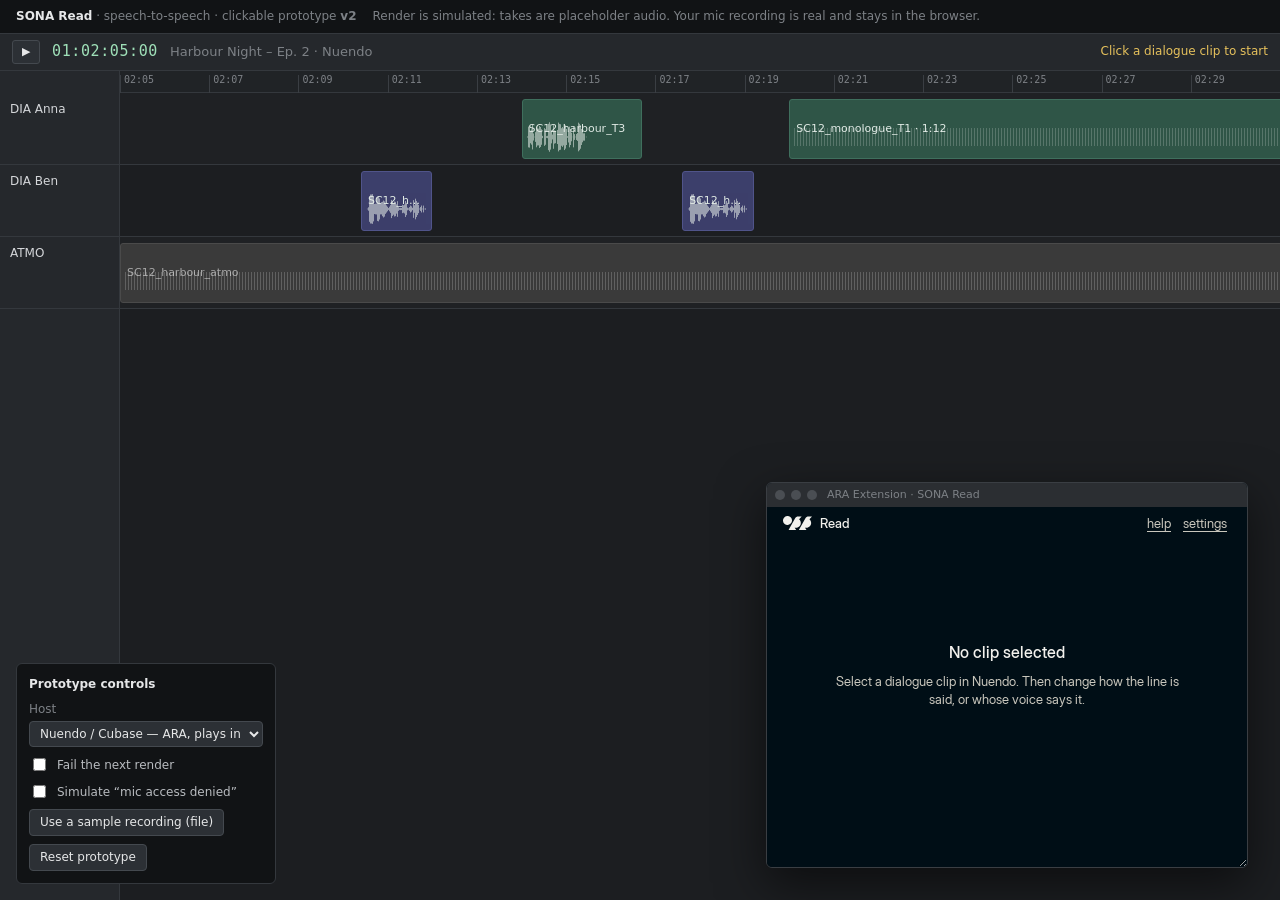
==== prototype/flow-1-read-v2/index.html @ 170cb5c2 "Add SONA Read prototype v2 Second version of the speech-to-speech prototype after the UX review: - d" ====
<!doctype html>
<html lang="en">
<head>
  <meta charset="utf-8">
  <meta name="viewport" content="width=device-width, initial-scale=1">
  <title>SONA Read — prototype v2</title>
  <link rel="stylesheet" href="styles.css">
</head>
<body>

  <!-- Prototype bar (not part of the product) -->
  <header class="proto-bar">
    <div class="proto-bar__title">
      <strong>SONA Read</strong> · speech-to-speech · clickable prototype <b>v2</b>
    </div>
    <div class="proto-bar__note">Render is simulated: takes are placeholder audio. Your mic recording is real and stays in the browser.</div>
  </header>

  <!-- Fake host (DAW) -->
  <main class="host" id="host">
    <div class="host__transport">
      <button class="host-btn" id="hostPlay" title="Play the selected clip from the timeline (Space when the host has focus)">▶</button>
      <span class="host__tc num" id="hostTc">01:02:05:00</span>
      <span class="host__project" id="hostProject">Harbour Night – Ep. 2 · Nuendo</span>
      <span class="host__hint" id="hostHint">Click a dialogue clip to start</span>
    </div>

    <div class="host__arrange">
      <div class="host__tracks" id="trackHeads"></div>
      <div class="host__timeline" id="timeline">
        <div class="ruler" id="ruler"></div>
        <div class="lanes" id="lanes"></div>
        <div class="drop-new" id="dropNew">Drop here to create a new track</div>
        <div class="host__playhead" id="hostPlayhead" hidden></div>
      </div>
    </div>

    <!-- Plugin window, as the host shows it -->
    <section class="plug-window" id="plugWindow" aria-label="SONA Read plugin window">
      <div class="plug-window__chrome" id="plugChrome">
        <span class="chrome-dots" aria-hidden="true"><i></i><i></i><i></i></span>
        <span class="chrome-title" id="chromeTitle">ARA Extension · SONA Read</span>
      </div>

      <!-- ===== SONA plugin UI ===== -->
      <div class="sona" id="sona" data-state="noclip">
        <header class="s-header">
          <div class="s-brand">
            <img src="assets/logo/SONA_Bildmarke_Light.svg" alt="SONA" class="s-brand__mark">
            <span class="s-brand__name">Read</span>
          </div>
          <nav class="s-header__links">
            <button class="link" type="button" title="How SONA Read works" id="helpBtn">help</button>
            <button class="link" type="button" title="Settings (prototype: not built)">settings</button>
          </nav>
        </header>

        <!-- The line being fixed: its own full-width section (never an input slot) -->
        <section class="s-line" id="clip" hidden>
          <div class="s-line__meta">
            <span class="s-line__lock" title="The original clip. SONA never overwrites it."><svg viewBox="0 0 16 16" aria-hidden="true"><rect x="3.5" y="7" width="9" height="6.5" rx="1"/><path d="M5.5 7V5a2.5 2.5 0 0 1 5 0v2"/></svg></span>
            <b id="clipWho">ANNA</b><span id="clipMeta">· 2.7 s · SC12_harbour_T3</span>
          </div>
          <div class="s-line__text" id="clipText" data-fill>We have to leave before the storm reaches the coast.</div>
          <button class="pbtn" id="playOriginal" type="button" aria-label="Play the original" title="Play the original">
            <svg class="pbtn__ring" viewBox="0 0 34 34" aria-hidden="true"><circle cx="17" cy="17" r="16"/></svg>
            <svg class="pbtn__play" viewBox="0 0 16 16" aria-hidden="true"><path d="M5 3.5v9l7-4.5z"/></svg>
            <canvas class="pbtn__wave" aria-hidden="true"></canvas>
          </button>
          <div class="s-line__full" id="clipFull"><span data-fill></span></div>
        </section>

        <!-- Direction: what to change, described by the result. Chosen up front, one reference per direction -->
        <div class="s-dir" id="dirRow" role="radiogroup" aria-label="What to change" hidden></div>

        <!-- The result: take cells + the player (or the record / voice start) as one block, centred in the free space -->
        <div class="s-result" id="result">
          <div class="s-takes" id="takesRow" hidden>
            <span class="s-takes__label">Take</span>
            <div class="s-takes__chips" id="takeChips"></div>
          </div>
          <div class="s-work" id="work"></div>
        </div>

        <!-- Status line: only when there is something to say or do -->
        <p class="s-status" id="status" aria-live="polite"></p>
        <p class="s-substatus" id="substatus" hidden></p>

        <!-- Bottom row: the AI notice (required on every SONA render) on the left, actions on the right -->
        <div class="s-actions">
          <p class="s-foot" title="Results are AI generated. Please ensure human review prior to external use. Every take carries a SONA Verify watermark.">AI-generated · SONA Verify</p>
          <div class="s-actions__right">
            <div class="s-actions__left" id="actionsLeft"></div>
            <div class="split" id="primaryGroup">
              <button class="btn btn--primary" id="primary" type="button" disabled>Render take</button>
              <button class="btn btn--primary split__next" id="primaryNext" type="button" hidden aria-label="Apply and go to the next line">&amp; next<svg viewBox="0 0 12 12" aria-hidden="true"><path d="M4.5 3 7.5 6l-3 3"/></svg></button>
            </div>
          </div>
        </div>

        <input type="file" id="fileInput" accept="audio/*,.wav,.aif,.aiff,.mp3,.m4a" hidden>
        <div class="s-dropover" aria-hidden="true" id="dropText">Drop a recording to use its intonation</div>
      </div>
    </section>
  </main>

  <!-- Prototype controls (not part of the product) -->
  <aside class="proto-panel" id="protoPanel">
    <div class="proto-panel__title">Prototype controls</div>
    <label class="proto-field">Host
      <select id="optHost">
        <option value="nuendo">Nuendo / Cubase — ARA, plays in place</option>
        <option value="reaper">REAPER — ARA + item takes</option>
        <option value="protools">Pro Tools — AudioSuite render</option>
        <option value="premiere">Premiere Pro — panel, new track</option>
      </select>
    </label>
    <label class="proto-check"><input type="checkbox" id="optFailNext"> Fail the next render</label>
    <label class="proto-check"><input type="checkbox" id="optDenyMic"> Simulate “mic access denied”</label>
    <button class="proto-btn" id="optSample" type="button">Use a sample recording (file)</button>
    <button class="proto-btn" id="optReset" type="button">Reset prototype</button>
  </aside>

  <script src="app.js"></script>
</body>
</html>
---- prototype/flow-1-read-v2/styles.css ----
/* =========================================================
   SONA brand — Inter Display (from Brand Kit)
   ========================================================= */
@font-face { font-family: "Inter Display"; src: url("assets/fonts/InterDisplay-Regular.ttf") format("truetype"); font-weight: 400; font-display: swap; }
@font-face { font-family: "Inter Display"; src: url("assets/fonts/InterDisplay-Medium.ttf") format("truetype"); font-weight: 500; font-display: swap; }
@font-face { font-family: "Inter Display"; src: url("assets/fonts/InterDisplay-SemiBold.ttf") format("truetype"); font-weight: 600; font-display: swap; }
@font-face { font-family: "Inter Display"; src: url("assets/fonts/InterDisplay-Bold.ttf") format("truetype"); font-weight: 700; font-display: swap; }

/* =========================================================
   SONA UI tokens (draft v0.1, from research doc 08 §10,
   colour roles from doc 10 §2.1)
   Sky  = the actor's voice (clip chip, every rendered take)
   Neutral + mic icon = your read
   Burn = actions and live states only (record lamp, primary, selected take, errors)
   ========================================================= */
:root {
  --sona-blue-moon: #000e16;
  --sona-diaslide: #c9c7bd;
  --sona-offwhite: #f2f1ed;
  --sona-burn: #ff4519;
  --sona-sky: #99abff;

  --bg: var(--sona-blue-moon);
  --surface-1: #0b1820;
  --surface-2: #15232c;
  --border-subtle: #2a3740;
  --border-strong: #66737b;
  --text-primary: var(--sona-offwhite);
  --text-secondary: var(--sona-diaslide);
  --text-muted: #8e9192;
  --text-disabled: #5c6569;
  --accent: var(--sona-burn);
  --accent-hover: #ff6a45;
  --accent-pressed: #e03a12;
  --on-accent: var(--sona-blue-moon);
  --actor: var(--sona-sky);
  --you: #8e9192;            /* your read: neutral grey dots + mic icon (never ships) */
  --warning: #ffc14d;
  --error-surface: #2a1410;
  --focus-ring: var(--sona-offwhite);

  --font: "Inter Display", "Inter", system-ui, sans-serif;
  --fs-caption: 11px; --lh-caption: 14px;
  --fs-meta: 12px; --lh-meta: 16px;
  --fs-ui: 13px; --lh-ui: 18px;
  --fs-body: 14px; --lh-body: 20px;
  --fs-line: 16px; --lh-line: 24px;

  --space-1: 2px; --space-2: 4px; --space-3: 8px; --space-4: 12px; --space-5: 16px; --space-6: 24px;
  --radius-box: 2px;
  --control-h: 28px;

  --dur-1: 80ms; --dur-2: 120ms; --dur-3: 200ms;
  --ease: cubic-bezier(0.2, 0, 0, 1);

  /* Host (DAW) — deliberately neutral, not SONA brand */
  --host-bg: #1c1e21;
  --host-panel: #25282c;
  --host-border: #34383d;
  --host-text: #b9bcc0;
  --host-text-dim: #7d8186;
}

* { box-sizing: border-box; }
html, body { margin: 0; height: 100%; }
body {
  background: var(--host-bg);
  color: var(--host-text);
  font: 13px/1.4 system-ui, -apple-system, "Segoe UI", sans-serif;
  overflow: hidden;
}
.num { font-variant-numeric: tabular-nums; }
:focus-visible { outline: 2px solid var(--focus-ring); outline-offset: 2px; }
[hidden] { display: none !important; }

/* =========================================================
   Prototype bar & panel (outside the product)
   ========================================================= */
.proto-bar {
  display: flex; gap: 16px; align-items: baseline; flex-wrap: wrap;
  padding: 8px 16px; background: #111315; border-bottom: 1px solid var(--host-border);
  font-size: 12px; color: var(--host-text-dim);
}
.proto-bar__title strong { color: #e6e7e8; }
.proto-panel {
  position: fixed; left: 16px; bottom: 16px; width: 260px; z-index: 20;
  background: #111315; border: 1px solid var(--host-border); border-radius: 6px;
  padding: 12px; font-size: 12px; color: var(--host-text);
  display: flex; flex-direction: column; gap: 8px;
}
.proto-panel__title { font-weight: 600; color: #e6e7e8; }
.proto-check { display: flex; gap: 8px; align-items: center; cursor: pointer; }
.proto-btn {
  align-self: flex-start; background: #2c3035; color: #e6e7e8; border: 1px solid #44494f;
  border-radius: 4px; padding: 4px 10px; font: inherit; cursor: pointer;
}
.proto-btn:hover { background: #353a40; }
.proto-panel__keys { margin: 0; color: var(--host-text-dim); line-height: 1.5; }
.proto-field { display: flex; flex-direction: column; gap: 4px; color: var(--host-text-dim); }
.proto-field select {
  font: inherit; color: #e6e7e8; background: #2c3035; border: 1px solid #44494f; border-radius: 4px; padding: 4px 6px;
}
.proto-panel__keys b { color: var(--host-text); font-weight: 600; }

/* =========================================================
   Host (fake DAW)
   ========================================================= */
.host { position: relative; height: calc(100% - 34px); display: flex; flex-direction: column; }
.host__transport {
  display: flex; align-items: center; gap: 12px; padding: 6px 12px;
  background: var(--host-panel); border-bottom: 1px solid var(--host-border);
}
.host-btn {
  width: 28px; height: 24px; border-radius: 3px; border: 1px solid #44494f;
  background: #2c3035; color: #e6e7e8; cursor: pointer; font-size: 11px;
}
.host-btn[aria-pressed="true"] { background: #3d7a5a; border-color: #4f9a72; }
.host__tc { font: 15px/1 ui-monospace, "SF Mono", Menlo, monospace; color: #9fe0b8; letter-spacing: 0.04em; }
.host__project { color: var(--host-text-dim); }
.host__hint { margin-left: auto; color: #e6c15c; font-size: 12px; }

.host__arrange { flex: 1; display: flex; min-height: 0; }
.host__tracks { width: 120px; flex: none; background: var(--host-panel); border-right: 1px solid var(--host-border); padding-top: 22px; }
.track-head { height: 72px; padding: 8px 10px; border-bottom: 1px solid var(--host-border); font-size: 12px; color: #d4d6d9; }
.host__timeline { position: relative; flex: 1; overflow: hidden; }
.ruler { height: 22px; border-bottom: 1px solid var(--host-border); position: relative; background: #202326; }
.ruler span { position: absolute; top: 4px; font: 10px/1 ui-monospace, Menlo, monospace; color: var(--host-text-dim); padding-left: 3px; border-left: 1px solid #3a3e43; height: 18px; }
.lane { position: relative; height: 72px; border-bottom: 1px solid var(--host-border); }
.lane:nth-child(odd) { background: #1f2124; }

.clip {
  position: absolute; top: 6px; height: 60px; border-radius: 3px; overflow: hidden;
  background: #2f5547; border: 1px solid #3f6f5d; color: #dfe9e4; cursor: pointer;
  font-size: 11px; padding: 3px 6px; text-align: left; font-family: inherit;
}
.clip[data-track="1"] { background: #3c3f6b; border-color: #50548a; }
.clip[data-track="2"] { background: #3a3a3a; border-color: #4a4a4a; cursor: default; color: #a8a8a8; }
.clip:hover:not([data-track="2"]) { filter: brightness(1.12); }
.clip[aria-selected="true"] { outline: 2px solid #f0f0f0; outline-offset: -1px; filter: brightness(1.15); }
.clip__name { white-space: nowrap; overflow: hidden; text-overflow: ellipsis; display: block; }
.clip__wave { position: absolute; left: 4px; right: 4px; bottom: 6px; height: 30px; opacity: .55; }
.clip__tag {
  position: absolute; right: 4px; top: 3px; font-size: 10px; padding: 0 4px; border-radius: 2px;
  background: var(--sona-sky); color: var(--sona-blue-moon); font-weight: 600;
}
/* plays in place (ARA, not printed) vs written into the timeline */
.clip__tag--virtual { background: transparent; color: var(--sona-sky); border: 1px dashed var(--sona-sky); }
.clip__take {
  position: absolute; left: 4px; bottom: 2px; font-size: 10px; color: #fff; background: rgba(0,0,0,.45);
  padding: 0 4px; border-radius: 2px;
}
.clip--sona { background: #2c355e; border-color: var(--sona-sky); cursor: default; }
.lane.is-drop, .drop-new.is-drop { background: rgba(153,171,255,.12); }
.drop-new {
  height: 40px; margin: 6px 8px; border: 1px dashed #3a3e43; border-radius: 3px; display: none;
  align-items: center; justify-content: center; color: var(--host-text-dim); font-size: 11px;
}
body.is-dragging .drop-new { display: flex; }
.host__playhead { position: absolute; top: 0; bottom: 0; width: 1px; background: #f0f0f0; pointer-events: none; }

/* Plugin window as hosted */
.plug-window {
  position: absolute; right: 32px; bottom: 32px; z-index: 10;
  border-radius: 6px; overflow: hidden; box-shadow: 0 16px 48px rgba(0,0,0,.55);
  border: 1px solid #3a3e43; background: var(--bg);
}
.plug-window__chrome {
  height: 24px; display: flex; align-items: center; gap: 10px; padding: 0 8px;
  background: #2b2e32; color: var(--host-text-dim); font-size: 11px; cursor: move; user-select: none;
}
.chrome-dots { display: inline-flex; gap: 6px; }
.chrome-dots i { width: 10px; height: 10px; border-radius: 50%; background: #4a4e53; display: block; }

/* =========================================================
   SONA plugin UI
   ========================================================= */
.sona {
  width: 480px; height: 360px; min-width: 420px; min-height: 330px; max-width: 900px; max-height: 640px;
  resize: both; overflow: hidden;
  display: flex; flex-direction: column;
  padding: 0 var(--space-4) var(--space-2);
  background: var(--bg); color: var(--text-primary);
  font-family: var(--font); font-size: var(--fs-ui); line-height: var(--lh-ui);
  -webkit-font-smoothing: antialiased;
}
.sona button { font-family: var(--font); }

/* Header */
.s-header { height: 32px; flex: none; display: flex; align-items: center; justify-content: space-between; }
.s-brand { display: flex; align-items: center; gap: var(--space-3); }
.s-brand__mark { height: 14px; width: auto; display: block; }
.s-brand__name { font-size: var(--fs-ui); font-weight: 500; color: var(--text-primary); letter-spacing: .01em; }
.s-header__links { display: flex; gap: var(--space-2); }

/* Tertiary link (brand: underlined text link) */
.link {
  background: none; border: 0; color: var(--text-secondary); cursor: pointer;
  font: 400 var(--fs-meta)/var(--lh-meta) var(--font);
  text-decoration: underline; text-underline-offset: 3px; text-decoration-thickness: 1px;
  padding: 4px 4px; min-height: 24px;
}
.link:hover { color: var(--text-primary); }
.link:disabled { opacity: .4; cursor: default; }

/* Clip chip */
.s-clip {
  flex: none; border: 1px solid var(--border-subtle); background: var(--surface-1);
  border-radius: var(--radius-box); padding: 6px var(--space-3) 6px; margin-bottom: var(--space-3);
}
.s-clip__row { display: flex; align-items: center; gap: var(--space-3); min-width: 0; }
.voice-dot { width: 10px; height: 10px; border-radius: 50%; background: var(--actor); flex: none; }
.s-clip__who { color: var(--actor); font-weight: 600; font-size: var(--fs-meta); letter-spacing: .08em; }
.s-clip__meta { color: var(--text-secondary); font-size: var(--fs-meta); white-space: nowrap; overflow: hidden; text-overflow: ellipsis; min-width: 0; flex: 1; }
.s-clip__lock { color: var(--text-muted); display: inline-flex; }
.s-clip__lock svg { width: 14px; height: 14px; fill: none; stroke: currentColor; stroke-width: 1.5; }
.s-clip__text { margin: 2px 0 0 18px; color: var(--text-muted); font-size: var(--fs-meta); line-height: var(--lh-meta); white-space: nowrap; overflow: hidden; text-overflow: ellipsis; }
.s-clip[data-warn="true"] { border-color: var(--warning); }
.s-clip[data-warn="true"] .s-clip__meta { color: var(--warning); }

/* Icon button */
.icon-btn {
  width: 24px; height: 24px; flex: none; display: inline-grid; place-items: center;
  background: none; border: 0; color: var(--text-secondary); cursor: pointer; border-radius: var(--radius-box);
}
.icon-btn:hover { background: var(--surface-2); color: var(--text-primary); }
.icon-btn svg { width: 14px; height: 14px; fill: currentColor; }
.icon-btn:disabled { opacity: .3; cursor: default; background: none; }
.icon-btn[data-playing="true"] { color: var(--actor); }

/* Work area */
.s-work { flex: 1; min-height: 0; display: flex; flex-direction: column; justify-content: center; gap: var(--space-3); }
/* Once there is a read / take, the strips sit right under the clip chip — the eye goes clip → read → take */
.sona[data-state="review"] .s-work,
.sona[data-state="rendering"] .s-work,
.sona[data-state="takes"] .s-work,
.sona[data-state="applied"] .s-work { justify-content: flex-start; padding-top: var(--space-2); }
.work-empty { text-align: center; display: flex; flex-direction: column; align-items: center; gap: var(--space-3); }
.work-empty__title { font-size: var(--fs-line); line-height: var(--lh-line); font-weight: 500; margin: 0; }
.work-empty__text { color: var(--text-secondary); margin: 0; max-width: 360px; font-size: var(--fs-ui); }

/* "How it works" model: actor voice + your read -> take */
.model { display: flex; align-items: center; gap: var(--space-3); color: var(--text-secondary); font-size: var(--fs-meta); margin-top: var(--space-2); }
.model__item { display: inline-flex; align-items: center; gap: 6px; }
.model__op { color: var(--text-muted); }
.model .voice-dot { width: 8px; height: 8px; }
.mic-ico { width: 14px; height: 14px; fill: none; stroke: var(--you); stroke-width: 1.5; flex: none; }


/* Record control */
.rec { display: flex; align-items: center; gap: var(--space-4); }
.rec-btn {
  width: 44px; height: 44px; border-radius: 50%; flex: none; cursor: pointer; padding: 0;
  border: 2px solid var(--accent); background: transparent; display: grid; place-items: center;
  transition: transform var(--dur-2) var(--ease);
}
.rec-btn::after { content: ""; width: 16px; height: 16px; border-radius: 50%; background: var(--accent); transition: border-radius var(--dur-2) var(--ease); }
.rec-btn:disabled { opacity: .4; cursor: default; transform: none; }
.rec-btn[data-mode="armed"] { animation: blink 1s steps(1) infinite; }
.rec-btn[data-mode="recording"] { background: var(--accent); }
.rec-btn[data-mode="recording"]::after { background: var(--on-accent); border-radius: 2px; width: 12px; height: 12px; }
@keyframes blink { 50% { opacity: .25; } }
.rec__text { display: flex; flex-direction: column; gap: 2px; min-width: 0; }
.rec__title { font-size: var(--fs-line); line-height: var(--lh-line); font-weight: 500; }
.rec__sub { color: var(--text-secondary); font-size: var(--fs-meta); }
.rec__mic { display: inline-flex; align-items: center; gap: 6px; color: var(--text-muted); font-size: var(--fs-meta); }
.rec__count { font-size: 28px; line-height: 1; font-weight: 500; color: var(--accent); font-variant-numeric: tabular-nums; min-width: 44px; text-align: center; }
.rec__time { font-size: var(--fs-line); font-weight: 500; }
.rec__time .lamp { display: inline-block; width: 8px; height: 8px; border-radius: 50%; background: var(--accent); margin-right: 6px; vertical-align: 1px; }
.rec__time small { color: var(--text-muted); font-size: var(--fs-meta); font-weight: 400; }

/* Centered record block: dot ring + button on top, text below */
.rec--stack { flex-direction: column; align-items: center; text-align: center; gap: 2px; }
.rec--stack .rec__mic { justify-content: center; margin-top: 2px; }
.rec--stack .rec__sub { display: inline-flex; align-items: center; gap: 6px; }
.rec--locked .rec-stage { opacity: .45; }
.rec-stage { position: relative; width: 100px; height: 100px; flex: none; }
.rec-ring { position: absolute; inset: 0; width: 100%; height: 100%; }
.rec-stage .rec-btn { position: absolute; left: 50%; top: 50%; width: 44px; height: 44px; margin: -22px 0 0 -22px; }
/* Hover micro-animation: the lamp grows a step, the ring arms outward (JS, stepped) */
.rec-btn[data-act="record"]:hover:not(:disabled)::after,
.rec-btn[data-act="record"]:focus-visible::after { transform: scale(1.18); }
.rec-btn::after { transition: transform var(--dur-2) steps(2, end), border-radius var(--dur-2) var(--ease); }
.rec-btn[data-act="record"]:active:not(:disabled) { transform: scale(.96); }
.rec-btn__count { font: 500 20px/1 var(--font); color: var(--accent); }
.rec-btn[data-mode="armed"]::after { display: none; }
.rec-btn[data-mode="armed"] { animation: none; }

/* Count-in: only the digits */
.rec__bigcount { font: 500 64px/1 var(--font); color: var(--text-primary); letter-spacing: -.02em; }
/* Recording: stop + timer on one row, the live read strip below */
.rec--row { justify-content: center; gap: var(--space-4); }
.rec--row .rec-btn { width: 40px; height: 40px; }
.rec__or { color: var(--text-muted); font-size: var(--fs-meta); margin: 6px 0 2px; }
.btn--file { display: inline-flex; align-items: center; gap: 8px; }
.btn--sm { height: 24px; padding: 0 10px; gap: 6px; font-size: var(--fs-meta); margin-left: var(--space-2); }
.btn--file .mic-ico { stroke: var(--text-secondary); }
.btn--file:disabled { opacity: .4; cursor: default; }

/* Read longer / shorter than the original */
.strip__label .num.warn { color: var(--warning); cursor: help; }

/* Take label: two lines — "Take 1 · 3.0 s ✓" and the voice in grey */
.strip__lines { display: flex; flex-direction: column; gap: 1px; min-width: 0; line-height: 16px; }
.strip__lines > span { white-space: nowrap; overflow: hidden; text-overflow: ellipsis; }
.strip__sub { font-size: var(--fs-caption); color: var(--text-muted); }
.verify { color: var(--text-muted); font-size: var(--fs-caption); cursor: help; }
.is-rendering .strip__sub { color: var(--text-secondary); }

/* Primary while rendering: progress ring + word, not clickable */
.btn--busy { cursor: default; display: inline-flex; align-items: center; gap: 8px; }
.btn--busy:hover { background: var(--accent) !important; }
.btn-ring { width: 14px; height: 14px; transform: rotate(-90deg); flex: none; }
.btn-ring circle { fill: none; stroke-width: 2; }
.btn-ring__bg { stroke: rgba(0, 14, 22, .25); }
.btn-ring__fg { stroke: var(--on-accent); transition: stroke-dasharray var(--dur-3) linear; }

/* Strips (your read / take) */
.strip { display: grid; grid-template-columns: 112px 1fr auto; align-items: center; gap: var(--space-3); min-height: 36px; }
.strip__label { display: flex; align-items: center; gap: 6px; min-width: 0; font-size: var(--fs-meta); color: var(--text-secondary); white-space: nowrap; }
.strip__label b { font-weight: 500; color: var(--text-primary); }
.strip--take .strip__label b { color: var(--actor); }
.strip canvas { width: 100%; height: 42px; display: block; }
.strip__tools { display: flex; gap: 2px; align-items: center; }
.strip--live canvas { height: 42px; }

/* Level meter (dot ladder) */
.meter { display: flex; gap: 3px; align-items: center; }
.meter i { width: 4px; height: 4px; border-radius: 50%; background: var(--border-subtle); display: block; }
.meter i.on { background: var(--text-primary); }
.meter i.peak { background: var(--accent); }

/* Progress dots (stepped) */
.progress-dots { display: flex; gap: 3px; }
.progress-dots i { width: 4px; height: 4px; border-radius: 50%; background: var(--border-subtle); display: block; }
.progress-dots i.on { background: var(--actor); }

/* Error box */
.err {
  display: flex; gap: var(--space-3); align-items: flex-start; background: var(--error-surface);
  border-left: 2px solid var(--accent); padding: var(--space-3); border-radius: var(--radius-box);
  font-size: var(--fs-meta); line-height: var(--lh-meta); color: var(--text-primary);
}
.err svg { width: 14px; height: 14px; fill: none; stroke: var(--accent); stroke-width: 1.5; flex: none; margin-top: 1px; }
.err p { margin: 0; }
.err .muted { color: var(--text-secondary); }

/* Status line */
.s-status {
  flex: none; margin: var(--space-3) 0 0; min-height: var(--lh-meta);
  font-size: var(--fs-meta); line-height: var(--lh-meta); color: var(--text-secondary);
  white-space: nowrap; overflow: hidden; text-overflow: ellipsis;
}
.s-status .actor { color: var(--actor); }
.s-status .ok { color: var(--text-primary); }
.s-status .err-text { color: var(--accent); }
.s-status .link { padding: 0 2px; min-height: 0; vertical-align: baseline; }

.s-substatus {
  flex: none; margin: 0; font-size: var(--fs-caption); line-height: var(--lh-caption); color: var(--text-muted);
  white-space: nowrap; overflow: hidden; text-overflow: ellipsis;
}
.s-substatus .warn { color: var(--warning); }

/* Takes row */
.s-takes { flex: none; display: flex; align-items: center; gap: var(--space-3); height: 28px; margin-bottom: var(--space-2); }
.s-takes__label { color: var(--text-muted); font-size: var(--fs-meta); }
.s-takes__chips { display: flex; gap: var(--space-2); align-items: center; }
.s-takes__orig { margin-left: auto; }
.chip {
  height: 24px; min-width: 32px; padding: 0 8px; display: inline-flex; align-items: center; gap: 6px;
  background: none; border: 1px solid var(--border-subtle); border-radius: var(--radius-box);
  color: var(--text-primary); cursor: pointer; font: 500 var(--fs-ui)/1 var(--font); font-variant-numeric: tabular-nums;
}
.chip:hover { border-color: var(--border-strong); }
.chip__dot { width: 8px; height: 8px; border-radius: 50%; border: 1.5px solid var(--actor); flex: none; }
.chip[aria-pressed="true"] { border-color: var(--accent); }
.chip[aria-pressed="true"] .chip__dot { background: var(--accent); border-color: var(--accent); }
.chip[data-status="rendering"] .chip__dot { border-color: var(--actor); animation: blink .8s steps(1) infinite; }
.chip[data-status="failed"] .chip__dot { border-color: var(--accent); border-style: dashed; }
.chip[data-status="failed"] { color: var(--accent); }
.chip__tick { width: 10px; height: 10px; fill: none; stroke: var(--text-primary); stroke-width: 2; }
.chip--add { color: var(--text-secondary); min-width: 24px; padding: 0 6px; }

/* Action row */
.s-actions { flex: none; display: flex; align-items: center; justify-content: space-between; gap: var(--space-3); height: 40px; }
.s-actions__left { display: flex; align-items: center; gap: var(--space-2); min-width: 0; }
.btn {
  height: var(--control-h); padding: 0 var(--space-4); border-radius: var(--radius-box); cursor: pointer;
  font: 500 var(--fs-ui)/1 var(--font); white-space: nowrap;
  transition: background var(--dur-1) var(--ease);
}
.btn--primary { background: var(--accent); color: var(--on-accent); border: 0; }
.btn--primary:hover:not(:disabled) { background: var(--accent-hover); }
.btn--primary:active:not(:disabled) { background: var(--accent-pressed); }
.btn--primary:disabled { opacity: .4; cursor: default; }
.btn--secondary { background: transparent; color: var(--text-primary); border: 1px solid var(--border-strong); }
.btn--secondary:hover { background: var(--surface-2); }
.drag-chip {
  display: inline-flex; align-items: center; gap: 6px; height: var(--control-h); padding: 0 var(--space-3);
  border: 1px dashed var(--border-strong); border-radius: var(--radius-box); color: var(--text-secondary);
  font-size: var(--fs-meta); cursor: grab; user-select: none; white-space: nowrap;
}
.drag-chip svg { width: 12px; height: 12px; fill: none; stroke: currentColor; stroke-width: 1.5; }

/* Drop an existing recording onto the plugin */
.sona { position: relative; }
.s-dropover {
  display: none; position: absolute; inset: 40px 12px 12px; z-index: 5;
  align-items: center; justify-content: center; text-align: center;
  border: 1.5px dashed var(--text-secondary); border-radius: var(--radius-box);
  background: rgba(0, 14, 22, .88); color: var(--text-primary); font-size: var(--fs-line); font-weight: 500;
  pointer-events: none;
}
.sona.is-file-drop .s-dropover { display: flex; }

/* Footer */
.s-footer {
  flex: none; height: 22px; display: flex; align-items: center; justify-content: space-between; gap: var(--space-3);
  color: var(--text-muted); font-size: var(--fs-caption); line-height: var(--lh-caption);
  border-top: 1px solid var(--border-subtle);
}
.s-footer { justify-content: flex-end; }

@media (prefers-reduced-motion: reduce) {
  * { animation: none !important; transition-duration: 0ms !important; }
}

/* Direction: what to change, described by the result (chosen up front) */
.s-dir { flex: none; display: grid; grid-template-columns: 1fr 1fr; gap: var(--space-2); margin-bottom: var(--space-3); }
.s-dir[hidden] { display: none; }
.s-dir__opt {
  display: grid; grid-template-columns: 10px 1fr; column-gap: 8px; align-items: center; text-align: left;
  padding: 5px var(--space-3); min-height: 38px; cursor: pointer;
  background: transparent; border: 1px solid var(--border-subtle); border-radius: var(--radius-box); color: var(--text-secondary);
  transition: border-color var(--dur-1) var(--ease), background var(--dur-1) var(--ease);
}
.s-dir__opt::before {
  content: ""; grid-row: 1 / span 2; width: 8px; height: 8px; border-radius: 50%; border: 1.5px solid var(--border-strong);
}
.s-dir__opt b { font: 500 var(--fs-ui)/var(--lh-ui) var(--font); color: var(--text-secondary); }
.s-dir__opt span { grid-column: 2; font-size: var(--fs-caption); line-height: var(--lh-caption); color: var(--text-muted); }
.s-dir__opt:hover:not(:disabled) { border-color: var(--border-strong); }
.s-dir__opt[aria-checked="true"] { background: var(--surface-2); border-color: var(--border-strong); }
.s-dir__opt[aria-checked="true"]::before { background: var(--accent); border-color: var(--accent); }
.s-dir__opt[aria-checked="true"] b { color: var(--text-primary); }
.s-dir__opt:disabled { opacity: .4; cursor: default; }
.s-dir__opt:focus-visible { outline: 1px solid var(--focus-ring); outline-offset: 1px; }

/* Voice: the input is a recording of the new voice, so the drop target is the main action */
.voice-drop {
  display: flex; flex-direction: column; align-items: center; gap: 2px; width: 100%;
  padding: var(--space-5) var(--space-4); cursor: pointer; font-family: var(--font);
  background: var(--surface-1); color: var(--text-primary);
  border: 1px dashed var(--border-strong); border-radius: var(--radius-box);
  transition: border-color var(--dur-1) var(--ease), background var(--dur-1) var(--ease);
}
.voice-drop:hover, .voice-drop:focus-visible { border-color: var(--text-secondary); background: var(--surface-2); outline: none; }
.voice-drop__icon { display: grid; place-items: center; width: 40px; height: 40px; margin-bottom: var(--space-3);
  border: 1px solid var(--border-strong); border-radius: 50%; }
.voice-drop__icon svg { width: 18px; height: 18px; fill: none; stroke: var(--text-secondary); stroke-width: 1.3; }
.voice-drop:hover .voice-drop__icon svg { stroke: var(--text-primary); }

/* Voice: SONA voices as the second path (list from the client's screenshots) */
.sona[data-state="ready"] .voice-drop { padding: var(--space-4); }
.sona[data-state="ready"] .voice-drop__icon { width: 32px; height: 32px; margin-bottom: var(--space-2); }
.voice-lib { position: relative; display: flex; align-items: center; justify-content: center; gap: var(--space-3); }
.voice-lib .rec__or { margin: 0; }
.voice-lib__btn { margin-left: 0; }
.voice-lib__btn .mic-ico { stroke: var(--text-secondary); }
.chev { width: 12px; height: 12px; fill: none; stroke: currentColor; stroke-width: 1.5; margin-left: 2px; }
.voice-menu {
  position: absolute; bottom: calc(100% + 4px); left: 50%; transform: translateX(-50%); z-index: 5;
  width: 280px; max-height: 210px; overflow: auto; padding: var(--space-2) 0;
  background: var(--surface-1); border: 1px solid var(--border-strong); border-radius: var(--radius-box);
  box-shadow: 0 8px 24px rgba(0, 0, 0, .45);
}
.voice-menu__group { display: block; padding: 6px var(--space-4) 2px; font-size: var(--fs-caption); letter-spacing: .08em; text-transform: uppercase; color: var(--text-muted); }
.voice-menu__item {
  width: 100%; display: flex; align-items: center; justify-content: space-between; gap: var(--space-3);
  min-height: 28px; padding: 0 var(--space-4); background: none; border: 0; cursor: pointer; text-align: left;
  color: var(--text-primary); font: 400 var(--fs-ui)/var(--lh-ui) var(--font);
}
.voice-menu__item:hover, .voice-menu__item:focus-visible { background: var(--surface-2); outline: none; }
.voice-menu__name { min-width: 0; overflow: hidden; text-overflow: ellipsis; white-space: nowrap; }
.voice-menu__name small, .voice-pick .muted { color: var(--text-muted); font-size: var(--fs-meta); }
.tag { flex: none; font-size: 10px; line-height: 16px; letter-spacing: .06em; text-transform: uppercase; color: var(--text-secondary);
  border: 1px solid var(--border-subtle); border-radius: var(--radius-box); padding: 0 5px; }
.strip--lib .voice-pick { display: flex; align-items: center; gap: var(--space-3); min-width: 0; height: 28px; }
.strip--lib .voice-pick b { font-weight: 500; white-space: nowrap; overflow: hidden; text-overflow: ellipsis; }

/* =========================================================
   v2 — UX pass for dialogue editors
   ========================================================= */
/* "Hear the line first" (ADR habit) */
.guide-toggle { display: inline-flex; align-items: center; gap: 6px; margin-top: 2px; cursor: pointer;
  color: var(--text-secondary); font-size: var(--fs-meta); line-height: var(--lh-meta); }
.guide-toggle input { appearance: none; width: 12px; height: 12px; margin: 0; border: 1.5px solid var(--border-strong); border-radius: var(--radius-box); display: grid; place-items: center; cursor: pointer; }
.guide-toggle input:checked { background: var(--text-primary); border-color: var(--text-primary); }
.guide-toggle input:checked::after { content: ""; width: 6px; height: 3px; border: solid var(--bg); border-width: 0 0 1.5px 1.5px; transform: translateY(-1px) rotate(-45deg); }
.guide-toggle:hover { color: var(--text-primary); }
.rec__guide { display: inline-flex; align-items: center; gap: 8px; font: 500 var(--fs-line)/var(--lh-line) var(--font); color: var(--actor); }
.rec--guide .rec__sub { max-width: 380px; color: var(--text-muted); }

/* "Record another": compact record control next to the takes */
.rec-mini { display: inline-flex; align-items: center; gap: 6px; }
.rec-mini__lamp { width: 8px; height: 8px; border-radius: 50%; background: var(--accent); flex: none; }
.chip:disabled { opacity: .45; cursor: default; }

/* A/B with the original, from the same moment */
.ab { display: inline-flex; border: 1px solid var(--border-subtle); border-radius: var(--radius-box); overflow: hidden; }
.ab__opt { height: 24px; padding: 0 8px; background: none; border: 0; cursor: pointer; color: var(--text-secondary);
  font: 500 var(--fs-meta)/1 var(--font); white-space: nowrap; }
.ab__opt + .ab__opt { border-left: 1px solid var(--border-subtle); }
.ab__opt:hover { background: var(--surface-2); color: var(--text-primary); }
.ab__opt[data-src="orig"][aria-pressed="true"] { color: var(--text-primary); background: var(--surface-2); }
.ab__opt[data-src="take"][aria-pressed="true"] { color: var(--actor); background: var(--surface-2); }

/* Apply & next: one primary, split in two */
.split { display: inline-flex; }
.split__next { display: inline-flex; align-items: center; gap: 4px; padding: 0 10px; border-left: 1px solid rgba(0, 14, 22, .35); border-radius: 0 var(--radius-box) var(--radius-box) 0; }
.split__next svg { width: 12px; height: 12px; fill: none; stroke: currentColor; stroke-width: 1.6; }
.split:has(.split__next:not([hidden])) #primary { border-radius: var(--radius-box) 0 0 var(--radius-box); }

/* Direction collapses to one line once there are takes */
.s-dir.is-compact { grid-template-columns: 1fr; }
.s-dir__compact { grid-template-columns: 10px auto 1fr 12px; min-height: 30px; padding: 4px var(--space-3); }
.s-dir__compact::before { grid-row: auto; }
.s-dir__compact span { grid-column: auto; }
.s-dir__compact .chev { color: var(--text-muted); }

/* Recording: timer against the original's length */
.rec__time small { white-space: nowrap; }
.rec__time .warn { color: var(--warning); }

/* v2.1 — lighter screen */
/* Clip card: the lock leads (this clip is the original, never overwritten); "▶ Original" is the one labelled play */
.s-clip__lock { color: var(--actor); }
.s-clip__text { margin-left: 22px; }
.s-clip__play {
  display: inline-flex; align-items: center; gap: 4px; height: 24px; padding: 0 8px 0 6px; flex: none; cursor: pointer;
  background: none; border: 1px solid var(--border-subtle); border-radius: var(--radius-box);
  color: var(--text-secondary); font: 500 var(--fs-meta)/1 var(--font);
}
.s-clip__play svg { width: 12px; height: 12px; fill: currentColor; }
.s-clip__play:hover { color: var(--text-primary); border-color: var(--border-strong); }
.s-clip__play[data-playing="true"] { color: var(--actor); border-color: var(--actor); }

/* Direction: one line + a small menu with both options */
.s-dir { position: relative; }
.dir-menu {
  position: absolute; top: calc(100% + 4px); left: 0; right: 0; z-index: 6; padding: var(--space-2) 0;
  background: var(--surface-1); border: 1px solid var(--border-strong); border-radius: var(--radius-box);
  box-shadow: 0 8px 24px rgba(0, 0, 0, .45);
}
.dir-menu__item {
  width: 100%; display: grid; grid-template-columns: 14px 1fr; align-items: center; gap: var(--space-3);
  padding: 6px var(--space-4); background: none; border: 0; cursor: pointer; text-align: left; font-family: var(--font);
}
.dir-menu__item:hover, .dir-menu__item:focus-visible { background: var(--surface-2); outline: none; }
.dir-menu__check .chip__tick { width: 12px; height: 12px; stroke: var(--accent); }
.dir-menu__text { display: flex; align-items: baseline; gap: var(--space-3); min-width: 0; }
.dir-menu__text b { font: 500 var(--fs-ui)/var(--lh-ui) var(--font); color: var(--text-primary); white-space: nowrap; }
.dir-menu__text small { font-size: var(--fs-meta); color: var(--text-muted); white-space: nowrap; overflow: hidden; text-overflow: ellipsis; }
.s-dir__compact[aria-expanded="true"] .chev { transform: rotate(180deg); }

/* =========================================================
   v2.2 — variant F (see clip-card-variants.html)
   ========================================================= */
/* The line: its own full-width section, no box */
.s-line { position: relative; flex: none; display: grid; grid-template-columns: 1fr auto; column-gap: var(--space-4); align-items: center;
  margin: 0 calc(-1 * var(--space-4)) var(--space-3); padding: 9px var(--space-4) 11px;
  background: var(--surface-1); border-top: 1px solid var(--border-subtle); border-bottom: 1px solid var(--border-subtle); }
.s-line[hidden] { display: none; }
.s-line__meta { display: flex; align-items: center; gap: 6px; min-width: 0; font-size: 11px; line-height: 14px; color: var(--text-muted); white-space: nowrap; overflow: hidden; }
.s-line__meta b { color: var(--actor); font-weight: 600; letter-spacing: .06em; }
.s-line__meta #clipMeta { overflow: hidden; text-overflow: ellipsis; }
.s-line__lock { display: inline-flex; color: var(--actor); }
.s-line__lock svg { width: 12px; height: 12px; fill: none; stroke: currentColor; stroke-width: 1.5; }
.s-line__text { margin-top: 4px; min-width: 0; font-size: 15px; line-height: 20px; color: var(--text-primary); white-space: nowrap; overflow: hidden; text-overflow: ellipsis; }
.s-line[data-warn="true"] .s-line__meta { color: var(--warning); }
.s-line[data-warn="true"] .s-line__text { color: var(--text-muted); }
/* the line reads itself while the original plays: dim, and what has been said turns bright white */
[data-fill] { --p: 0%; }
.s-line.is-reading [data-fill] { background: linear-gradient(90deg, #ffffff calc(var(--p) - 4%), rgba(242,241,237,.42) calc(var(--p) + 4%)); -webkit-background-clip: text; background-clip: text; color: transparent; }
/* full line on hover, only when it doesn't fit */
.s-line__full { display: none; position: absolute; left: var(--space-4); right: var(--space-4); top: calc(100% + 4px); z-index: 7;
  background: var(--surface-2); border: 1px solid var(--border-strong); border-radius: var(--radius-box); box-shadow: 0 8px 24px rgba(0,0,0,.5);
  padding: 8px 12px; font-size: 14px; line-height: 20px; color: var(--text-primary); white-space: normal; }
.s-line[data-trunc="true"] .s-line__text:hover ~ .s-line__full { display: block; }

/* One round play component (original + take): grey ring, brighter on hover */
.pbtn { position: relative; width: 34px; height: 34px; padding: 0; border: 0; background: none; cursor: pointer; color: var(--text-primary); display: grid; place-items: center; flex: none; }
.s-line .pbtn { grid-row: 1 / span 2; grid-column: 2; }
.pbtn[hidden] { display: none; }
.pbtn__ring { position: absolute; inset: 0; width: 34px; height: 34px; }
.pbtn__ring circle { fill: none; stroke: var(--border-strong); stroke-width: 1.5; transition: stroke var(--dur-2) var(--ease); }
.pbtn:hover .pbtn__ring circle { stroke: var(--text-secondary); }
.pbtn__play { width: 12px; height: 12px; fill: currentColor; margin-left: 2px; }
.pbtn__pause { display: none; width: 12px; height: 12px; fill: currentColor; }
.pbtn__wave { display: none; width: 20px; height: 16px; }
.pbtn:disabled { opacity: .4; cursor: default; }
/* original playing: only the Sky dots (no ring); hover = stop */
.s-line .pbtn.is-playing .pbtn__play, .s-line .pbtn.is-playing .pbtn__ring { display: none; }
.s-line .pbtn.is-playing .pbtn__wave { display: block; }
.s-line .pbtn.is-playing:hover .pbtn__wave { display: none; }
.s-line .pbtn.is-playing:hover .pbtn__ring { display: block; }
.s-line .pbtn.is-playing:hover::after { content: ""; width: 10px; height: 10px; border-radius: 1px; background: var(--actor); }
/* take playing: a plain pause (the waveform next to it already moves) */
.pbtn--take.is-playing .pbtn__play { display: none; }
.pbtn--take.is-playing .pbtn__pause { display: block; }
.pbtn--take.is-playing .pbtn__ring circle { stroke: var(--text-secondary); }

/* Direction: glass tray, the selection slides */
.s-dir.dirx { position: relative; display: grid; grid-template-columns: 1fr 1fr; gap: 4px; padding: 3px; margin-bottom: var(--space-3); border-radius: 8px;
  background: linear-gradient(180deg, rgba(242,241,237,.05), rgba(242,241,237,.02)); border: 1px solid rgba(242,241,237,.08); box-shadow: inset 0 1px 0 rgba(242,241,237,.04); }
.s-dir.dirx[hidden] { display: none; }
.dirx__opt { position: relative; z-index: 1; display: flex; flex-direction: column; align-items: center; gap: 2px; padding: 5px 6px 6px;
  border: 0; border-radius: 6px; background: none; cursor: pointer; font-family: var(--font); }
.dirx__title { display: inline-flex; align-items: center; gap: 6px; }
.dirx__dot { width: 6px; height: 6px; border-radius: 50%; background: var(--sona-diaslide); opacity: .45; transition: all var(--dur-2) var(--ease); }
.dirx__opt b { font: 500 13px/17px var(--font); color: var(--text-secondary); transition: color 360ms ease 80ms; }
.dirx__opt small { font: 400 11px/14px var(--font); color: var(--text-muted); transition: color 360ms ease 80ms; }
.dirx__opt:hover:not([aria-checked="true"]):not(:disabled) b { color: var(--text-primary); }
.dirx__opt[aria-checked="true"] b { color: var(--text-primary); }
.dirx__opt[aria-checked="true"] small { color: var(--text-secondary); }
.dirx__opt[aria-checked="true"] .dirx__dot { background: var(--sona-offwhite); opacity: 1; box-shadow: 0 0 6px 1px rgba(242,241,237,.45); animation: dotpop 320ms cubic-bezier(.3,.7,.2,1); }
.dirx__opt:disabled { opacity: .4; cursor: default; }
.dirx__opt:focus-visible { outline: 1px solid var(--focus-ring); outline-offset: 1px; }
@keyframes dotpop { 0% { transform: scale(.4); opacity: .4; } 60% { transform: scale(1.35); } 100% { transform: scale(1); opacity: 1; } }
.dirx__glide { position: absolute; z-index: 0; top: 3px; bottom: 3px; left: 3px; width: calc((100% - 10px) / 2); border-radius: 6px;
  translate: 0 0; transition: translate 460ms cubic-bezier(.22, 1, .36, 1);
  border: 1px solid rgba(242,241,237,.22);
  background: linear-gradient(180deg, rgba(255,255,255,.14) 0%, rgba(255,255,255,.04) 45%, rgba(255,255,255,.02) 100%), rgba(242,241,237,.04);
  -webkit-backdrop-filter: blur(10px) saturate(140%); backdrop-filter: blur(10px) saturate(140%);
  box-shadow: inset 0 1px 0 rgba(255,255,255,.28), inset 0 -1px 0 rgba(0,0,0,.25), inset 0 0 12px rgba(255,255,255,.04), 0 4px 14px rgba(0,0,0,.35), 0 0 18px rgba(242,241,237,.05); }
.dirx[data-sel="1"] .dirx__glide { translate: calc(100% + 4px) 0; }
.dirx__glide.is-moving { animation: glide-stretch 460ms cubic-bezier(.22, 1, .36, 1); }
@keyframes glide-stretch { 0% { scale: 1 1; } 35% { scale: 1.06 .94; } 100% { scale: 1 1; } }
.dirx__glide::after { content: ""; position: absolute; inset: 0; border-radius: inherit; pointer-events: none; opacity: 0;
  background: linear-gradient(105deg, transparent 30%, rgba(255,255,255,.10) 50%, transparent 70%); background-size: 250% 100%; background-position: 120% 0; }
.dirx__glide.is-moving::after { animation: sheen 520ms ease-out; }
@keyframes sheen { 0% { background-position: 120% 0; opacity: 1; } 100% { background-position: -40% 0; opacity: 0; } }

/* Ready (Tone): smaller record button whose halo follows the mic level on hover */
.ready { display: flex; flex-direction: column; align-items: center; justify-content: center; gap: 4px; flex: 1; }
.recbtn { --lvl: 0; width: 46px; height: 46px; border-radius: 50%; border: 1px solid var(--border-strong); background: none; display: grid; place-items: center; cursor: pointer;
  box-shadow: 0 0 0 calc(7px + var(--lvl) * 6px) rgba(242,241,237,.03), 0 0 0 calc(14px + var(--lvl) * 10px) rgba(242,241,237,.02);
  transition: box-shadow 80ms linear, border-color var(--dur-2) var(--ease); }
.recbtn::after { content: ""; width: 15px; height: 15px; border-radius: 50%; background: var(--accent); transition: transform var(--dur-2) steps(2, end); }
.recbtn:hover { border-color: var(--text-secondary); }
.recbtn:hover::after, .recbtn:focus-visible::after { transform: scale(1.15); }
.ready__t { font-size: var(--fs-line); line-height: var(--lh-line); font-weight: 500; margin-top: 14px; }
.ready__or { font-size: 11px; line-height: 14px; color: var(--text-muted); margin-top: 2px; }
.ready__file { background: none; border: 0; padding: 2px; cursor: pointer; font: 400 var(--fs-meta)/var(--lh-meta) var(--font); color: var(--text-secondary);
  text-decoration: underline; text-underline-offset: 3px; text-decoration-thickness: 1px; }
.ready__file:hover { color: var(--text-primary); }

/* Takes row: square cells (brand guide), selection = brighter text + line, not Burn */
.s-takes { gap: 6px; }
.s-takes__chips { gap: 6px; flex: 1; }
.chip { min-width: 28px; height: 28px; padding: 0 8px; gap: 4px; border: 1px solid var(--border-subtle); border-radius: 2px; background: none;
  color: var(--text-muted); font: 400 13px/1 var(--font); font-variant-numeric: tabular-nums; }
.chip__dot { display: none; }
.chip:hover:not(:disabled) { color: var(--text-primary); border-color: var(--border-strong); }
.chip[aria-pressed="true"] { border-color: rgba(242,241,237,.7); color: var(--text-primary); background: rgba(242,241,237,.05); }
.chip[data-status="rendering"] { animation: blink .8s steps(1) infinite; }
.chip[data-status="failed"] { color: var(--accent); }
.chip__tick { stroke: var(--text-secondary); }
/* Record another: a breathing record dot + text, no outline */
.tk-rec { margin-left: auto; display: inline-flex; align-items: center; gap: 8px; height: 28px; padding: 0 4px; border: 0; background: none; cursor: pointer;
  color: var(--text-secondary); font: 400 12px/1 var(--font); transition: color var(--dur-2) var(--ease); }
.tk-rec::before { content: ""; width: 7px; height: 7px; border-radius: 50%; background: var(--accent); animation: rec-breathe 2.8s ease-out infinite; transition: transform var(--dur-2) var(--ease); }
.tk-rec--add::before { content: "+"; width: auto; height: auto; border-radius: 0; background: none; color: var(--text-secondary); font-size: 14px; animation: none; }
.tk-rec:hover, .tk-rec:focus-visible { color: var(--text-primary); outline: none; }
.tk-rec:hover::before { transform: scale(1.2); animation-duration: 1.6s; }
@keyframes rec-breathe { 0% { box-shadow: 0 0 0 0 rgba(255,69,25,.45); } 55% { box-shadow: 0 0 0 5px rgba(255,69,25,0); } 100% { box-shadow: 0 0 0 5px rgba(255,69,25,0); } }

/* Take row: play/pause + the waveform as the hero; the read is a small grey line under it */
.trow { display: grid; grid-template-columns: 34px 1fr auto; column-gap: var(--space-3); row-gap: 2px; align-items: center; }
.trow canvas[data-strip="take"] { width: 100%; height: 48px; display: block; }
.trow__dur { color: var(--text-secondary); font-size: var(--fs-meta); white-space: nowrap; }
.trow__sub { grid-column: 2 / span 2; display: flex; align-items: center; gap: 6px; min-width: 0; font-size: 11px; line-height: 14px; color: var(--text-muted); }
.trow__sub > span { white-space: nowrap; overflow: hidden; text-overflow: ellipsis; }
.trow__sub canvas { width: 64px; height: 14px; flex: none; }
.trow__readplay { display: inline-grid; place-items: center; width: 16px; height: 16px; padding: 0; border: 0; background: none; color: var(--text-muted); cursor: pointer; flex: none; }
.trow__readplay svg { width: 10px; height: 10px; fill: currentColor; }
.trow__readplay:hover { color: var(--text-primary); }
.sona[data-state="takes"] .s-work, .sona[data-state="applied"] .s-work, .sona[data-state="rendering"] .s-work { padding-top: var(--space-2); }

/* Status after Apply: short + ⓘ with the host details */
.s-status { position: relative; }
.tick-ok { color: #7bd88f; }
.s-status .info { display: inline-block; width: 14px; height: 14px; border-radius: 50%; border: 1px solid var(--text-muted); color: var(--text-muted);
  font: 600 9px/12px var(--font); text-align: center; cursor: help; vertical-align: 1px; margin-left: 2px; }
.s-status .pop--up { display: none; position: absolute; left: 0; bottom: calc(100% + 6px); z-index: 7; width: 300px;
  background: var(--surface-2); border: 1px solid var(--border-strong); border-radius: var(--radius-box); box-shadow: 0 8px 24px rgba(0,0,0,.5);
  padding: 8px 12px; font-size: 12px; line-height: 17px; color: var(--text-secondary); }
.s-status .pop--up b { color: var(--text-primary); font-weight: 500; }
.s-status .info:hover + .pop--up, .s-status .info:focus + .pop--up { display: block; }

@media (prefers-reduced-motion: reduce) {
  .dirx__glide { transition: none; } .dirx__glide.is-moving, .dirx__glide.is-moving::after, .dirx__opt[aria-checked="true"] .dirx__dot, .tk-rec::before { animation: none; }
}

/* AI notice + SONA Verify: one quiet line at the bottom (required on every render) */
.s-foot { flex: none; margin: 2px 0 0; text-align: center; font-size: 10px; line-height: 12px; letter-spacing: .02em; color: var(--text-disabled); cursor: help; }
.sona[data-state="noclip"] .s-foot { visibility: hidden; }
/* more air: toggle → takes row → player */
.s-dir.dirx { margin-bottom: 14px; }
.s-takes { margin-bottom: 10px; }
.sona[data-state="takes"] .s-work, .sona[data-state="applied"] .s-work, .sona[data-state="rendering"] .s-work { padding-top: 0; }
.trow canvas[data-strip="take"] { height: 40px; } /* keeps the busiest state (2 takes + host warning) inside 360 px with the extra air */
.s-foot { text-align: left; } /* bottom-left corner */
/* tighter: title → "or" → "Use a recording" */
.ready { gap: 0; }
.ready__t { line-height: 20px; }
.ready__or { margin: 3px 0 1px; line-height: 13px; }
.ready__file { padding: 0 2px; line-height: 16px; }

/* One audio row everywhere (take, your read, live recording): control left, dots middle, time right, label under */
.trow canvas[data-strip="read"], .trow canvas[data-strip="live"] { width: 100%; height: 40px; display: block; }
.trow__sub .mic-ico { width: 12px; height: 12px; stroke: var(--text-muted); flex: none; }
.trow__dur small { color: var(--text-muted); font-size: 11px; }
.trow__dur .num.warn, .trow__dur .warn { color: var(--warning); cursor: help; }
/* recording: the stop lives in the row */
.pbtn--rec { border-radius: 50%; background: var(--accent); }
.pbtn--rec::after { content: ""; width: 11px; height: 11px; border-radius: 2px; background: var(--on-accent); }
.pbtn--rec:hover { background: var(--accent-hover); }
.sona[data-state="recording"] .s-work, .sona[data-state="review"] .s-work { justify-content: center; }
/* a SONA voice has no audio to play: an icon in the same circle */
.pbtn--icon { cursor: default; color: var(--text-secondary); }
.pbtn--icon .mic-ico { width: 14px; height: 14px; stroke: var(--text-secondary); }
.trow--lib .voice-pick { display: flex; align-items: center; gap: var(--space-3); min-width: 0; height: 40px; }
.trow--lib .voice-pick b { font-weight: 500; }
/* "no speech" on the read's own row */
.trow__sub--warn { color: var(--warning); }
.trow__sub--warn > span:last-child { white-space: normal; }
.alert-ico { display: inline-flex; flex: none; }
.alert-ico svg { width: 12px; height: 12px; fill: none; stroke: var(--warning); stroke-width: 1.5; }
.trow--read.is-silent canvas { opacity: .5; }
/* After Apply: the main button confirms instead of pushing on */
.btn--done { display: inline-flex; align-items: center; gap: 6px; background: transparent; color: var(--text-primary); border: 1px solid var(--border-strong); cursor: default; }
.btn--done:disabled { opacity: 1; }
.btn--done .chip__tick { width: 12px; height: 12px; stroke: var(--text-primary); }

/* Voice: two ways to bring the new voice, in the same glass tray as the direction toggle */
.vready { flex: 1; display: flex; flex-direction: column; align-items: stretch; justify-content: center; gap: 10px; }
.vready .ready__t { margin: 0; text-align: center; }
.vtray { display: grid; grid-template-columns: 1fr 1fr; gap: 4px; padding: 3px; border-radius: 8px;
  background: linear-gradient(180deg, rgba(242,241,237,.05), rgba(242,241,237,.02)); border: 1px solid rgba(242,241,237,.08); box-shadow: inset 0 1px 0 rgba(242,241,237,.04); }
.vtile-wrap { position: relative; display: flex; }
.vtile { flex: 1; width: 100%; display: flex; flex-direction: column; align-items: center; gap: 3px; padding: 12px 8px 11px;
  border: 1px solid transparent; border-radius: 6px; background: none; cursor: pointer; font-family: var(--font);
  transition: background var(--dur-3) var(--ease), border-color var(--dur-3) var(--ease), box-shadow var(--dur-3) var(--ease); }
.vtile b { display: inline-flex; align-items: center; gap: 4px; font: 500 13px/17px var(--font); color: var(--text-primary); }
.vtile b .chev { width: 11px; height: 11px; color: var(--text-muted); }
.vtile small { font: 400 11px/14px var(--font); color: var(--text-muted); }
.vtile__ico { width: 30px; height: 30px; margin-bottom: 4px; display: grid; place-items: center; border: 1px solid var(--border-strong); border-radius: 50%; transition: border-color var(--dur-2) var(--ease); }
.vtile__ico .mic-ico { width: 14px; height: 14px; stroke: var(--text-secondary); }
/* hover / open = the glass of the selected direction */
.vtile:hover, .vtile:focus-visible, .vtile[aria-expanded="true"] { outline: none;
  border-color: rgba(242,241,237,.22);
  background: linear-gradient(180deg, rgba(255,255,255,.12) 0%, rgba(255,255,255,.03) 45%, rgba(255,255,255,.015) 100%), rgba(242,241,237,.03);
  box-shadow: inset 0 1px 0 rgba(255,255,255,.22), inset 0 -1px 0 rgba(0,0,0,.25), 0 4px 14px rgba(0,0,0,.3); }
.vtile:hover .vtile__ico, .vtile[aria-expanded="true"] .vtile__ico { border-color: var(--text-secondary); }
.vtile:hover small { color: var(--text-secondary); }
.vtile[aria-expanded="true"] b .chev { transform: rotate(180deg); }
/* the SONA voices list opens above its tile */
.vtile-wrap .voice-menu { left: auto; right: 0; transform: none; bottom: calc(100% + 6px); }

/* Voice start: same layout as "Change how it's said" — a round SONA voice button instead of the record dot */
.recbtn--voice::after { content: none; }
.recbtn--voice .mic-ico { width: 18px; height: 18px; stroke: var(--text-primary); stroke-width: 1.4; transition: transform var(--dur-2) var(--ease); }
.recbtn--voice:hover .mic-ico, .recbtn--voice[aria-expanded="true"] .mic-ico { transform: scale(1.08); }
.recbtn--voice[aria-expanded="true"] { border-color: var(--text-secondary); }
.ready .voice-lib { display: block; }
.ready .voice-menu { bottom: calc(100% + 18px); }
.ready .voice-menu { top: 50%; bottom: auto; transform: translate(-50%, -50%); max-height: 180px; } /* opens centred on its button, inside the window */
.chip { white-space: nowrap; } .s-takes__chips { flex-wrap: nowrap; overflow: hidden; }

/* SONA voices list: one row per voice — ▶ hears it, the name chooses it; bookmarks first with ★ */
.voice-menu { padding: 4px 0; scrollbar-width: thin; scrollbar-color: rgba(242,241,237,.18) transparent; }
.voice-menu::-webkit-scrollbar { width: 6px; }
.voice-menu::-webkit-scrollbar-track { background: transparent; }
.voice-menu::-webkit-scrollbar-thumb { background: rgba(242,241,237,.18); border-radius: 3px; }
.voice-menu::-webkit-scrollbar-thumb:hover { background: rgba(242,241,237,.3); }
.voice-menu__item { display: flex; align-items: center; gap: 4px; padding: 0 6px 0 8px; min-height: 32px; }
.voice-menu__item:hover { background: var(--surface-2); }
.vprev { flex: none; width: 22px; height: 22px; display: grid; place-items: center; padding: 0; border: 1px solid var(--border-strong); border-radius: 50%;
  background: none; color: var(--text-secondary); cursor: pointer; transition: border-color var(--dur-2) var(--ease), color var(--dur-2) var(--ease); }
.vprev svg { width: 9px; height: 9px; fill: currentColor; margin-left: 1px; }
.vprev:hover { border-color: var(--text-secondary); color: var(--text-primary); }
.vprev.is-playing { border-color: var(--actor); color: var(--actor); }
.vprev.is-playing svg { margin-left: 0; }
.voice-menu__pick { flex: 1; min-width: 0; display: flex; align-items: center; justify-content: space-between; gap: var(--space-3); min-height: 32px; padding: 0 4px 0 6px;
  background: none; border: 0; cursor: pointer; text-align: left; color: var(--text-primary); font: 400 var(--fs-ui)/var(--lh-ui) var(--font); }
.voice-menu__pick:focus-visible { outline: 1px solid var(--focus-ring); outline-offset: -1px; }
.voice-menu__star { color: var(--text-secondary); font-size: 10px; margin-right: 5px; vertical-align: 1px; }
/* voice preview playing: the same Sky dots as the original's button, no ring; hover = stop */
.vprev__wave { width: 14px; height: 12px; display: block; }
.vprev.is-playing { border-color: transparent; }
.vprev.is-playing:hover { border-color: var(--border-strong); }
.vprev.is-playing:hover .vprev__wave { display: none; }
.vprev.is-playing:hover::after { content: ""; width: 7px; height: 7px; border-radius: 1px; background: var(--actor); }
/* bookmark: a yellow star after the name */
.voice-menu__star { color: var(--warning); font-size: 11px; margin: 0 0 0 6px; vertical-align: 0; }

/* + New voice: a small menu in the takes row — SONA voice or a recording, no jump back to the start */
.nv-wrap { position: relative; margin-left: auto; display: flex; }
.nv-wrap .tk-rec { margin-left: 0; }
.nv-menu { position: absolute; top: calc(100% + 6px); right: 0; z-index: 8; min-width: 210px; padding: 4px 0;
  background: var(--surface-1); border: 1px solid var(--border-strong); border-radius: var(--radius-box); box-shadow: 0 8px 24px rgba(0,0,0,.45); }
.nv-menu__item { width: 100%; display: flex; align-items: center; gap: 8px; min-height: 32px; padding: 0 12px; background: none; border: 0; cursor: pointer;
  text-align: left; color: var(--text-primary); font: 400 var(--fs-ui)/var(--lh-ui) var(--font); }
.nv-menu__item span { flex: 1; }
.nv-menu__item .mic-ico { width: 14px; height: 14px; stroke: var(--text-secondary); }
.nv-menu__item .chev { width: 11px; height: 11px; color: var(--text-muted); transform: rotate(-90deg); }
.nv-menu__item:hover, .nv-menu__item:focus-visible { background: var(--surface-2); outline: none; }
/* the SONA voices list, opened from the takes row: drops down, right-aligned */
.nv-wrap .voice-menu { top: calc(100% + 6px); bottom: auto; left: auto; right: 0; transform: none; max-height: 176px; z-index: 8; }
.nv-wrap .voice-menu { max-height: 154px; } /* stays inside the 360 px window */
.s-takes__chips { overflow: visible; } /* the New voice menu drops out of this row — it must not be clipped */
/* "Use a recording…" pinned to the bottom of the voices list (from the takes row) */
.voice-menu.has-foot { padding-bottom: 0; }
.nv-wrap .voice-menu.has-foot { max-height: 162px; }
.voice-menu__foot { position: sticky; bottom: 0; margin-top: 4px; padding: 3px 0; background: var(--surface-1); border-top: 1px solid var(--border-subtle); }
.voice-menu__file { width: 100%; display: flex; align-items: center; gap: 8px; min-height: 30px; padding: 0 12px; background: none; border: 0; cursor: pointer;
  text-align: left; color: var(--text-secondary); font: 400 var(--fs-ui)/var(--lh-ui) var(--font); }
.voice-menu__file .mic-ico { width: 14px; height: 14px; stroke: var(--text-secondary); }
.voice-menu__file:hover, .voice-menu__file:focus-visible { background: var(--surface-2); color: var(--text-primary); outline: none; }
.nv-wrap .voice-menu.has-foot { max-height: 152px; } /* list + pinned "Use a recording…" inside the 360 px window */
/* voices list from "+ New voice": wider; its height and position come from placeVoiceMenu() */
.nv-wrap .voice-menu, .nv-wrap .voice-menu.has-foot { width: 300px; max-height: none; box-shadow: 0 12px 32px rgba(0,0,0,.55); }

/* =========================================================
   v2.3 — variant G: one spacing rhythm (16 between blocks, 8 inside), type 15 / 13 / 11,
   a quieter direction toggle, the result centred, the AI notice in the bottom row
   ========================================================= */
.s-line { padding: 10px var(--space-4); margin-bottom: 16px; }
.s-line__text { margin-top: 6px; }
/* quieter toggle: faint tray, glass only on the selected option */
.s-dir.dirx { margin-bottom: 16px; padding: 2px; border-color: rgba(242,241,237,.05); background: rgba(242,241,237,.015); box-shadow: none; }
.dirx__opt { padding: 3px 6px; gap: 1px; }
.dirx__glide { top: 2px; bottom: 2px; left: 2px; width: calc((100% - 8px) / 2); }
/* the result: take cells + player (or the start of a read / voice), centred */
.s-result { flex: 1; min-height: 0; display: flex; flex-direction: column; justify-content: center; gap: 8px; }
.s-result .s-work { flex: none; padding-top: 0 !important; justify-content: center; }
.s-result .s-takes { margin-bottom: 0; }
.sona[data-state="ready"] .s-result .s-work, .sona[data-state="noclip"] .s-result .s-work, .sona[data-state="toolong"] .s-result .s-work { flex: 1; }
/* one audio row size everywhere */
.trow canvas[data-strip="take"], .trow canvas[data-strip="read"], .trow canvas[data-strip="live"] { height: 56px; }
/* type scale: 15 line text · 13 UI · 11 meta */
.s-takes__label, .trow__dur, .trow__sub, .s-foot, .ready__or { font-size: 11px; }
.chip, .tk-rec, .ready__file, .s-status, .s-substatus, .link { font-size: 13px; }
/* bottom row: the AI notice left, actions right */
.s-actions { display: flex; align-items: center; justify-content: space-between; gap: var(--space-3); min-height: 30px; margin-top: 16px; }
.s-actions .s-foot { margin: 0; text-align: left; color: var(--text-disabled); flex: none; }
.s-actions__right { display: inline-flex; align-items: center; gap: 12px; margin-left: auto; }
.s-actions__right[hidden] { display: none; }
.s-actions__left { display: inline-flex; align-items: center; gap: 8px; }
.s-status { margin: 8px 0 0; }
.s-status:empty, .s-status[hidden] { display: none; }
/* ⓘ next to "✓ Applied": what Apply did in this host */
.applied-info { position: relative; display: inline-flex; }
.applied-info .info { display: inline-block; width: 14px; height: 14px; border-radius: 50%; border: 1px solid var(--text-muted); color: var(--text-muted);
  font: 600 9px/12px var(--font); text-align: center; cursor: help; }
.applied-info .info:hover, .applied-info .info:focus { color: var(--text-primary); border-color: var(--text-secondary); outline: none; }
.applied-info .pop--up { display: none; position: absolute; right: -60px; left: auto; bottom: calc(100% + 10px); z-index: 7; width: 280px;
  background: var(--surface-2); border: 1px solid var(--border-strong); border-radius: var(--radius-box); box-shadow: 0 8px 24px rgba(0,0,0,.5);
  padding: 8px 12px; font-size: 11px; line-height: 16px; color: var(--text-secondary); }
.applied-info .pop--up b { color: var(--text-primary); font-weight: 500; }
.applied-info .info:hover + .pop--up, .applied-info .info:focus + .pop--up { display: block; }
.s-actions { height: auto; flex: none; }
/* "ⓘ Applied": the info icon sits inside the button where the check was */
.btn--done { position: relative; gap: 8px; }
.btn--done .applied-info { position: static; }
.btn--done .applied-info .pop--up { right: 0; text-align: left; white-space: normal; font-weight: 400; }
.dirx__opt { padding: 7px 8px 8px; gap: 2px; } /* more air inside the toggle so the glass edge never crowds the text */

/* Start screens: the icon and its title are one action (one button); "or" + the file link are the other */
.ready__main { --lvl: 0; display: flex; flex-direction: column; align-items: center; gap: 8px; padding: 0; background: none; border: 0; cursor: pointer; color: inherit; font-family: var(--font); }
.ready__main .recbtn { --lvl: inherit; box-shadow: 0 0 0 calc(5px + var(--lvl) * 6px) rgba(242,241,237,.03), 0 0 0 calc(10px + var(--lvl) * 10px) rgba(242,241,237,.02); }
.ready__main .ready__t { margin-top: 8px; transition: color var(--dur-2) var(--ease); }
.ready__main:hover .recbtn, .ready__main:focus-visible .recbtn, .ready__main[aria-expanded="true"] .recbtn { border-color: var(--text-secondary); }
.ready__main:hover .recbtn::after, .ready__main:focus-visible .recbtn::after { transform: scale(1.15); }
.ready__main:hover .recbtn--voice .mic-ico, .ready__main[aria-expanded="true"] .recbtn--voice .mic-ico { transform: scale(1.08); }
.ready__main:focus-visible { outline: none; }
.ready__main:focus-visible .ready__t { text-decoration: underline; text-underline-offset: 3px; }
.ready__or { margin-top: 16px; }
.ready__or + .ready__file { margin-top: 2px; }

/* Breathing room around the edges: 16 px sides, 12 px bottom (the bottom row was 5 px from the edge) */
.sona { padding: 0 16px 12px; }
.s-header { margin: 0; }
.s-line { margin-left: -16px; margin-right: -16px; padding-left: 16px; padding-right: 16px; }
.s-line__full { left: 16px; right: 16px; }
/* icon + title closer: one action */
.ready__main .ready__t { margin-top: 2px; }

/* v2.4 — recording: the row shows a live dot; Done (bottom right) finishes the read */
.pbtn--live { border-radius: 50%; background: transparent; box-shadow: inset 0 0 0 1px var(--border, rgba(255,255,255,.12)); pointer-events: none; }
.pbtn--live::after { content: ""; width: 10px; height: 10px; border-radius: 50%; background: var(--accent); animation: recPulse 1.4s ease-in-out infinite; }
@keyframes recPulse { 0%,100% { opacity: 1; transform: scale(1); } 50% { opacity: .45; transform: scale(.8); } }

/* v2.4 — the take being recorded: selected cell that breathes with the rec dot */
.chip--next { cursor: default; animation: chipRec 1.4s ease-in-out infinite; }
@keyframes chipRec { 0%,100% { opacity: 1; } 50% { opacity: .4; } }
.chip[data-status="rendering"] { animation: chipRec 1.4s ease-in-out infinite; }

/* v2.4 — a read waiting for review sits in the takes row as the next cell, amber */
.chip--pending { color: var(--warning); border-style: dashed; border-color: rgba(255,193,77,.5); gap: 4px; }
.chip--pending svg { width: 12px; height: 12px; flex: none; }
.chip--pending[aria-pressed="true"] { color: var(--warning); border-style: solid; border-color: var(--warning); background: rgba(255,193,77,.07); }
.chip--pending:hover:not(:disabled) { color: var(--warning); border-color: var(--warning); }
.chip--pending svg { fill: none; stroke: currentColor; stroke-width: 1.5; stroke-linecap: round; }

/* v2.4 — every audio row keeps its caption line, even empty, so the centred block never jumps (rendering ↔ ready) */
.trow__sub { min-height: 14px; }

/* v2.4 — a take that can't render (failed, or waiting for review) reads the same everywhere: amber "!" cell + reason under the dots */
.chip[data-status="failed"] { color: var(--warning); border-color: rgba(255,193,77,.5); border-style: dashed; gap: 4px; }
.chip[data-status="failed"][aria-pressed="true"] { border-style: solid; border-color: var(--warning); background: rgba(255,193,77,.07); }
.chip[data-status="failed"] svg { width: 12px; height: 12px; flex: none; fill: none; stroke: currentColor; stroke-width: 1.5; stroke-linecap: round; }
.trow.is-failed canvas { opacity: .5; }
.trow__sub--warn .link { margin-left: 6px; font-size: inherit; color: var(--text-primary); }
.split[hidden] { display: none; }

/* v2.4 — Change take / Change voice: same quiet text button as New voice, icon instead of + */
.tk-rec--icon { margin-left: 0; font-size: 13px; }
.tk-rec--icon::before { content: none; }
.tk-rec--icon svg { width: 13px; height: 13px; fill: none; stroke: currentColor; stroke-width: 1.4; stroke-linecap: round; stroke-linejoin: round; flex: none; }
/* the takes row is pinned under the toggle, so it never moves (count-in, recording, rendering, takes) */
.s-result:has(> #takesRow:not([hidden])) { justify-content: flex-start; padding-top: 8px; }
.s-result:has(> #takesRow:not([hidden])) .s-work { flex: none; margin-top: 4px; }
.trow__dur.warn, .trow__dur .warn { color: var(--warning); }
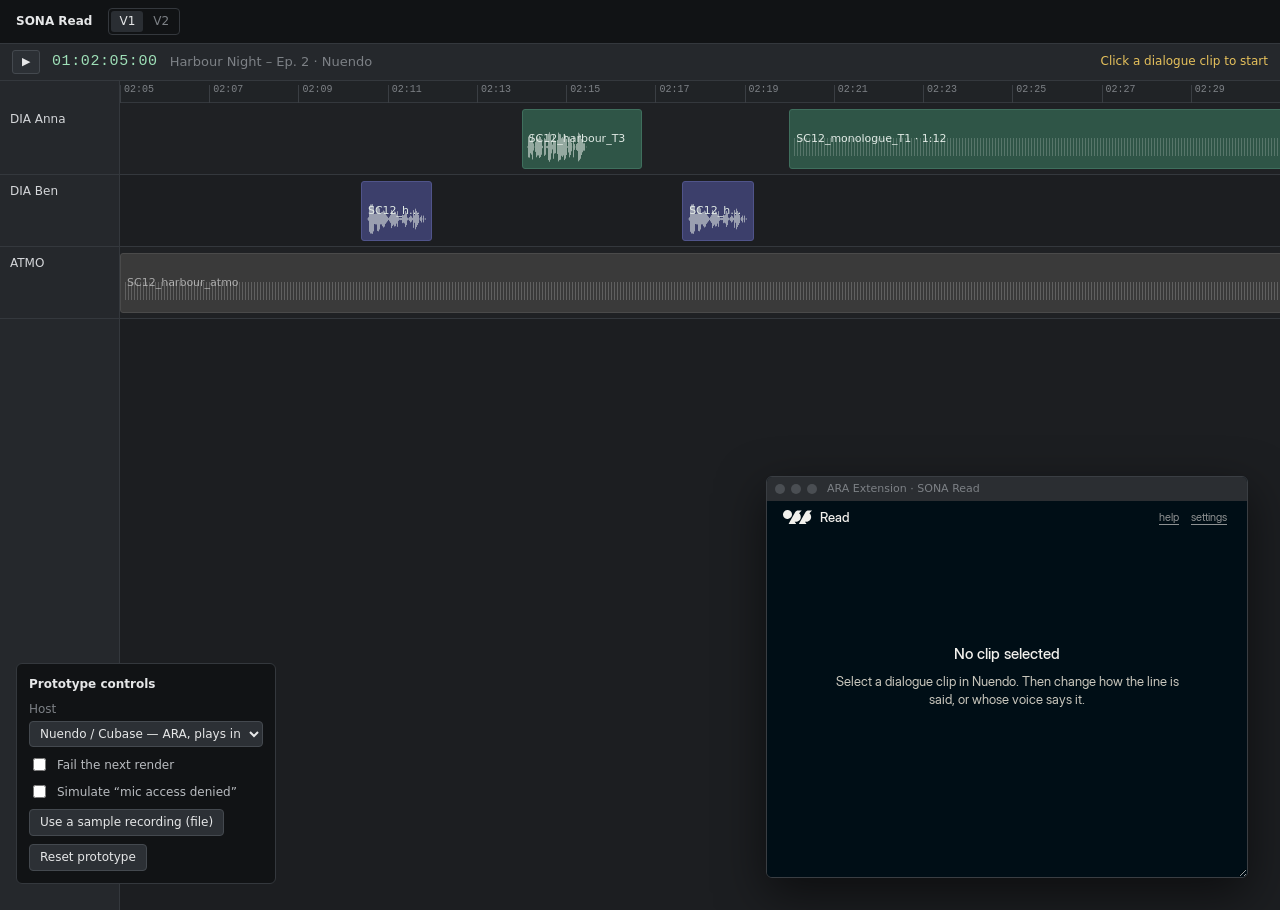
==== commit c4835a4c: "Prototype V1/V2: take length follows the read, word-fix fixes, no length warning - Takes are stretch" ====
--- a/prototype/flow-1-read-v2/index.html
+++ b/prototype/flow-1-read-v2/index.html
@@ -3,17 +3,23 @@
 <head>
   <meta charset="utf-8">
   <meta name="viewport" content="width=device-width, initial-scale=1">
-  <title>SONA Read — prototype v2</title>
+  <title>SONA Read — prototype V1</title>
   <link rel="stylesheet" href="styles.css">
+  <style>
+    /* Prototype version switch (not part of the product) */
+    .proto-bar { align-items: center; }
+    .proto-ver { display: inline-flex; gap: 2px; padding: 2px; border: 1px solid var(--host-border); border-radius: 4px; align-self: center; }
+    .proto-ver a { padding: 2px 8px; border-radius: 3px; color: var(--host-text-dim); text-decoration: none; font-weight: 500; }
+    .proto-ver a:hover { color: #e6e7e8; }
+    .proto-ver a[aria-current="page"] { background: #2a2e33; color: #e6e7e8; }
+  </style>
 </head>
 <body>
 
   <!-- Prototype bar (not part of the product) -->
   <header class="proto-bar">
-    <div class="proto-bar__title">
-      <strong>SONA Read</strong> · speech-to-speech · clickable prototype <b>v2</b>
-    </div>
-    <div class="proto-bar__note">Render is simulated: takes are placeholder audio. Your mic recording is real and stays in the browser.</div>
+    <div class="proto-bar__title"><strong>SONA Read</strong></div>
+    <nav class="proto-ver" aria-label="Prototype version"><a href="../flow-1-read-v2/index.html" data-port="5174" aria-current="page">V1</a><a href="../flow-1-read-v3/index.html" data-port="5176">V2</a></nav>
   </header>
 
   <!-- Fake host (DAW) -->
@@ -121,6 +127,13 @@
     <button class="proto-btn" id="optReset" type="button">Reset prototype</button>
   </aside>
 
+  <script>
+    // Each version also runs on its own local server (5174 = v2, 5176 = v3): point the switch there
+    (function () {
+      if (location.port !== '5174' && location.port !== '5176') return;
+      document.querySelectorAll('.proto-ver a').forEach(function (a) { a.href = location.protocol + '//' + location.hostname + ':' + a.dataset.port + '/'; });
+    })();
+  </script>
   <script src="app.js"></script>
 </body>
 </html>
--- a/prototype/flow-1-read-v2/styles.css
+++ b/prototype/flow-1-read-v2/styles.css
@@ -41,10 +41,9 @@
 
   --font: "Inter Display", "Inter", system-ui, sans-serif;
   --fs-caption: 11px; --lh-caption: 14px;
-  --fs-meta: 12px; --lh-meta: 16px;
+  --fs-meta: 11px; --lh-meta: 14px;   /* type scale: 11 · 13 · 15 */
   --fs-ui: 13px; --lh-ui: 18px;
-  --fs-body: 14px; --lh-body: 20px;
-  --fs-line: 16px; --lh-line: 24px;
+  --fs-line: 15px; --lh-line: 20px;
 
   --space-1: 2px; --space-2: 4px; --space-3: 8px; --space-4: 12px; --space-5: 16px; --space-6: 24px;
   --radius-box: 2px;
@@ -175,7 +174,7 @@
    SONA plugin UI
    ========================================================= */
 .sona {
-  width: 480px; height: 360px; min-width: 420px; min-height: 330px; max-width: 900px; max-height: 640px;
+  width: 480px; height: 376px; min-width: 420px; min-height: 330px; max-width: 900px; max-height: 640px;
   resize: both; overflow: hidden;
   display: flex; flex-direction: column;
   padding: 0 var(--space-4) var(--space-2);
@@ -585,7 +584,7 @@
 /* full line on hover, only when it doesn't fit */
 .s-line__full { display: none; position: absolute; left: var(--space-4); right: var(--space-4); top: calc(100% + 4px); z-index: 7;
   background: var(--surface-2); border: 1px solid var(--border-strong); border-radius: var(--radius-box); box-shadow: 0 8px 24px rgba(0,0,0,.5);
-  padding: 8px 12px; font-size: 14px; line-height: 20px; color: var(--text-primary); white-space: normal; }
+  padding: 8px 12px; font-size: 15px; line-height: 20px; color: var(--text-primary); white-space: normal; }
 .s-line[data-trunc="true"] .s-line__text:hover ~ .s-line__full { display: block; }
 
 /* One round play component (original + take): grey ring, brighter on hover */
@@ -933,3 +932,67 @@
 .s-result:has(> #takesRow:not([hidden])) { justify-content: flex-start; padding-top: 8px; }
 .s-result:has(> #takesRow:not([hidden])) .s-work { flex: none; margin-top: 4px; }
 .trow__dur.warn, .trow__dur .warn { color: var(--warning); }
+
+/* v2.4 — blocking states (clip too long, mic off) use the same centred empty state as "No clip selected":
+   amber icon, title, one line of help. No red boxes: Burn stays for actions and live states. */
+.work-empty__icon svg { width: 20px; height: 20px; fill: none; stroke: var(--warning); stroke-width: 1.4; stroke-linecap: round; display: block; }
+.work-empty--warn { gap: 6px; }
+.work-empty--warn .work-empty__title { margin-top: 2px; }
+.s-line[data-warn="true"] .s-line__meta { color: var(--text-muted); }
+.s-line__meta .warn { color: var(--warning); }
+/* the line keeps its column even when there is no play button (clip too long) */
+.s-line > .s-line__meta, .s-line > .s-line__text { grid-column: 1; }
+
+/* blocking states: the same ringed circle as "Record your read" / "Choose a SONA voice", amber "!" inside, not clickable */
+.recbtn--note { cursor: default; box-shadow: 0 0 0 5px rgba(242,241,237,.03), 0 0 0 10px rgba(242,241,237,.02); }
+.recbtn--note::after { content: none; }
+.recbtn--note:hover { border-color: var(--border-strong); }
+.recbtn--note svg { width: 18px; height: 18px; fill: none; stroke: var(--warning); stroke-width: 1.4; stroke-linecap: round; }
+.work-empty--warn { gap: 0; }
+.work-empty--warn .work-empty__title { margin-top: 16px; }
+.work-empty--warn .work-empty__text { margin-top: 6px; }
+
+/* ===== v2.5 — brand check: flat square boxes, two-tone dots (warnings stay amber) ===== */
+
+/* toggle subtitles: quieter grey, the same for both options (the title carries the selection) */
+.dirx__opt small, .dirx__opt[aria-checked="true"] small { color: var(--text-muted); }
+
+/* v2.5 · variant 1 — toggle is a flat, square box like every other: no glass, blur, sheen or glow;
+   the selection slides and gets the same Offwhite frame as the selected take */
+.s-dir.dirx { border-radius: var(--radius-box); background: var(--surface-1); border: 1px solid var(--border-subtle); box-shadow: none; }
+.dirx__opt { border-radius: var(--radius-box); }
+.dirx__glide { border-radius: var(--radius-box); background: rgba(242,241,237,.05); border: 1px solid rgba(242,241,237,.7);
+  -webkit-backdrop-filter: none; backdrop-filter: none; box-shadow: none; }
+.dirx__glide.is-moving, .dirx__glide.is-moving::after { animation: none; }
+.dirx__opt[aria-checked="true"] .dirx__dot { box-shadow: none; }
+/* bookmark star next to SONA voices: Offwhite (warnings stay amber) */
+.voice-menu__star { color: var(--text-primary); }
+
+/* type scale 11 · 13 · 15: help · settings are utility links, quiet and small */
+.s-header__links .link { font-size: 11px; color: var(--text-muted); }
+.s-header__links .link:hover { color: var(--text-primary); }
+/* the line in the clip card: 14 px (its full-text hover too) */
+.s-line__text { font-size: 14px; }
+.s-line__full { font-size: 14px; }
+
+/* start sections: smaller circle, quieter halo, one line for the other way, more air */
+.ready__alt { margin: 20px 0 0; display: flex; align-items: baseline; justify-content: center; gap: 4px; }
+.ready__alt .ready__or { margin: 0; font-size: 13px; line-height: 16px; color: var(--text-muted); }
+.ready__alt .ready__file { margin: 0; }
+.ready__main .recbtn { width: 42px; height: 42px; }
+.ready__main .recbtn::after { width: 13px; height: 13px; }
+.ready__main .recbtn--voice .mic-ico { width: 16px; height: 16px; }
+.recbtn--note { width: 42px; height: 42px; }
+.recbtn--note svg { width: 16px; height: 16px; }
+/* halo: one faint ring at rest; Record's grows with the mic level; the voice circle shows it only on hover */
+.ready__main .recbtn { box-shadow: 0 0 0 calc(6px + var(--lvl) * 8px) rgba(242,241,237,calc(.03 + var(--lvl) * .03)); }
+.ready__main .recbtn--voice { box-shadow: none; transition: box-shadow var(--dur-3) var(--ease), border-color var(--dur-2) var(--ease); }
+.ready__main:hover .recbtn--voice, .ready__main[aria-expanded="true"] .recbtn--voice { box-shadow: 0 0 0 6px rgba(242,241,237,.03); }
+.recbtn--note { box-shadow: 0 0 0 6px rgba(242,241,237,.03); }
+/* even air above (to the halo) and below (to the footer) */
+.ready__alt { margin-top: 16px; }
+.sona[data-state="ready"] .ready { padding-top: 6px; }
+
+/* v2.6 · after Apply: what happened in the host sits under the take's dots (a little brighter than captions);
+   a length warning adds a second, amber line, so the window is 16 px taller to hold both */
+.trow__sub--done { color: var(--text-secondary); }
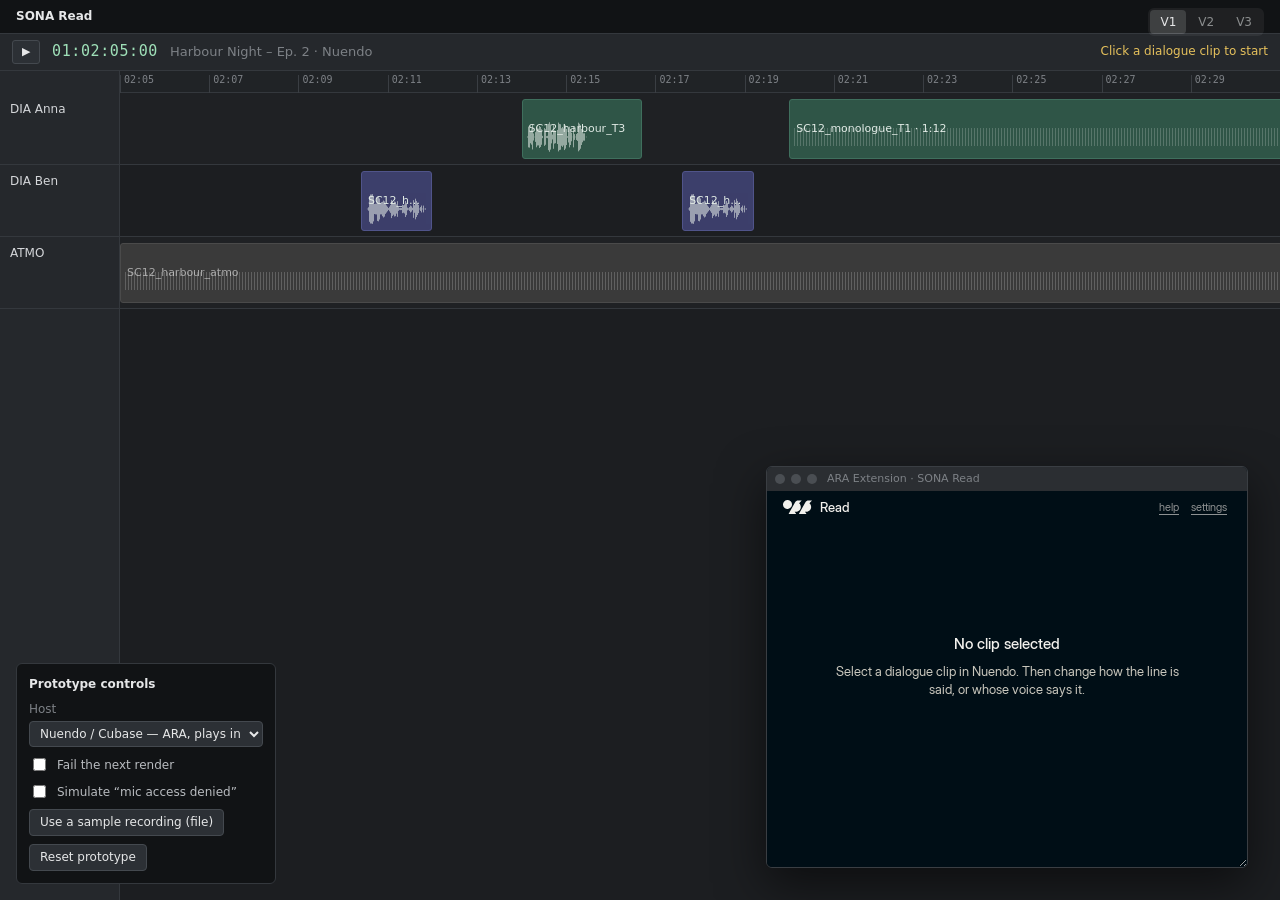
==== commit 5a242d7e: "Add prototype V3 (branded plugin) with help, settings and a clearer Perform button - prototype/plugi" ====
--- a/prototype/flow-1-read-v2/index.html
+++ b/prototype/flow-1-read-v2/index.html
@@ -6,12 +6,11 @@
   <title>SONA Read — prototype V1</title>
   <link rel="stylesheet" href="styles.css">
   <style>
-    /* Prototype version switch (not part of the product) */
-    .proto-bar { align-items: center; }
-    .proto-ver { display: inline-flex; gap: 2px; padding: 2px; border: 1px solid var(--host-border); border-radius: 4px; align-self: center; }
-    .proto-ver a { padding: 2px 8px; border-radius: 3px; color: var(--host-text-dim); text-decoration: none; font-weight: 500; }
-    .proto-ver a:hover { color: #e6e7e8; }
-    .proto-ver a[aria-current="page"] { background: #2a2e33; color: #e6e7e8; }
+    /* Prototype version switch (not part of the product): same place and look in every version */
+    .proto-ver{position:fixed;top:8px;right:16px;z-index:1000;display:inline-flex;gap:2px;margin:0;padding:2px;border:0;border-radius:6px;background:rgba(255,255,255,.06);font:500 12px/18px system-ui,-apple-system,"Segoe UI",sans-serif;letter-spacing:0}
+    .proto-ver a{padding:3px 10px;border-radius:4px;color:rgba(230,231,232,.55);text-decoration:none;transition:background 140ms,color 140ms}
+    .proto-ver a:hover{color:#e6e7e8}
+    .proto-ver a[aria-current="page"]{background:rgba(255,255,255,.14);color:#e6e7e8}
   </style>
 </head>
 <body>
@@ -19,7 +18,7 @@
   <!-- Prototype bar (not part of the product) -->
   <header class="proto-bar">
     <div class="proto-bar__title"><strong>SONA Read</strong></div>
-    <nav class="proto-ver" aria-label="Prototype version"><a href="../flow-1-read-v2/index.html" data-port="5174" aria-current="page">V1</a><a href="../flow-1-read-v3/index.html" data-port="5176">V2</a></nav>
+    <nav class="proto-ver" aria-label="Prototype version"><a href="../flow-1-read-v2/index.html" data-port="5174" aria-current="page">V1</a><a href="../flow-1-read-v3/index.html" data-port="5176">V2</a><a href="../plugin-v3/index.html" data-port="5178">V3</a></nav>
   </header>
 
   <!-- Fake host (DAW) -->
@@ -128,9 +127,9 @@
   </aside>
 
   <script>
-    // Each version also runs on its own local server (5174 = v2, 5176 = v3): point the switch there
+    // Each version also runs on its own local server (5174 = V1, 5176 = V2, 5178 = V3): point the switch there
     (function () {
-      if (location.port !== '5174' && location.port !== '5176') return;
+      if (!['5174', '5176', '5178'].includes(location.port)) return;
       document.querySelectorAll('.proto-ver a').forEach(function (a) { a.href = location.protocol + '//' + location.hostname + ':' + a.dataset.port + '/'; });
     })();
   </script>
